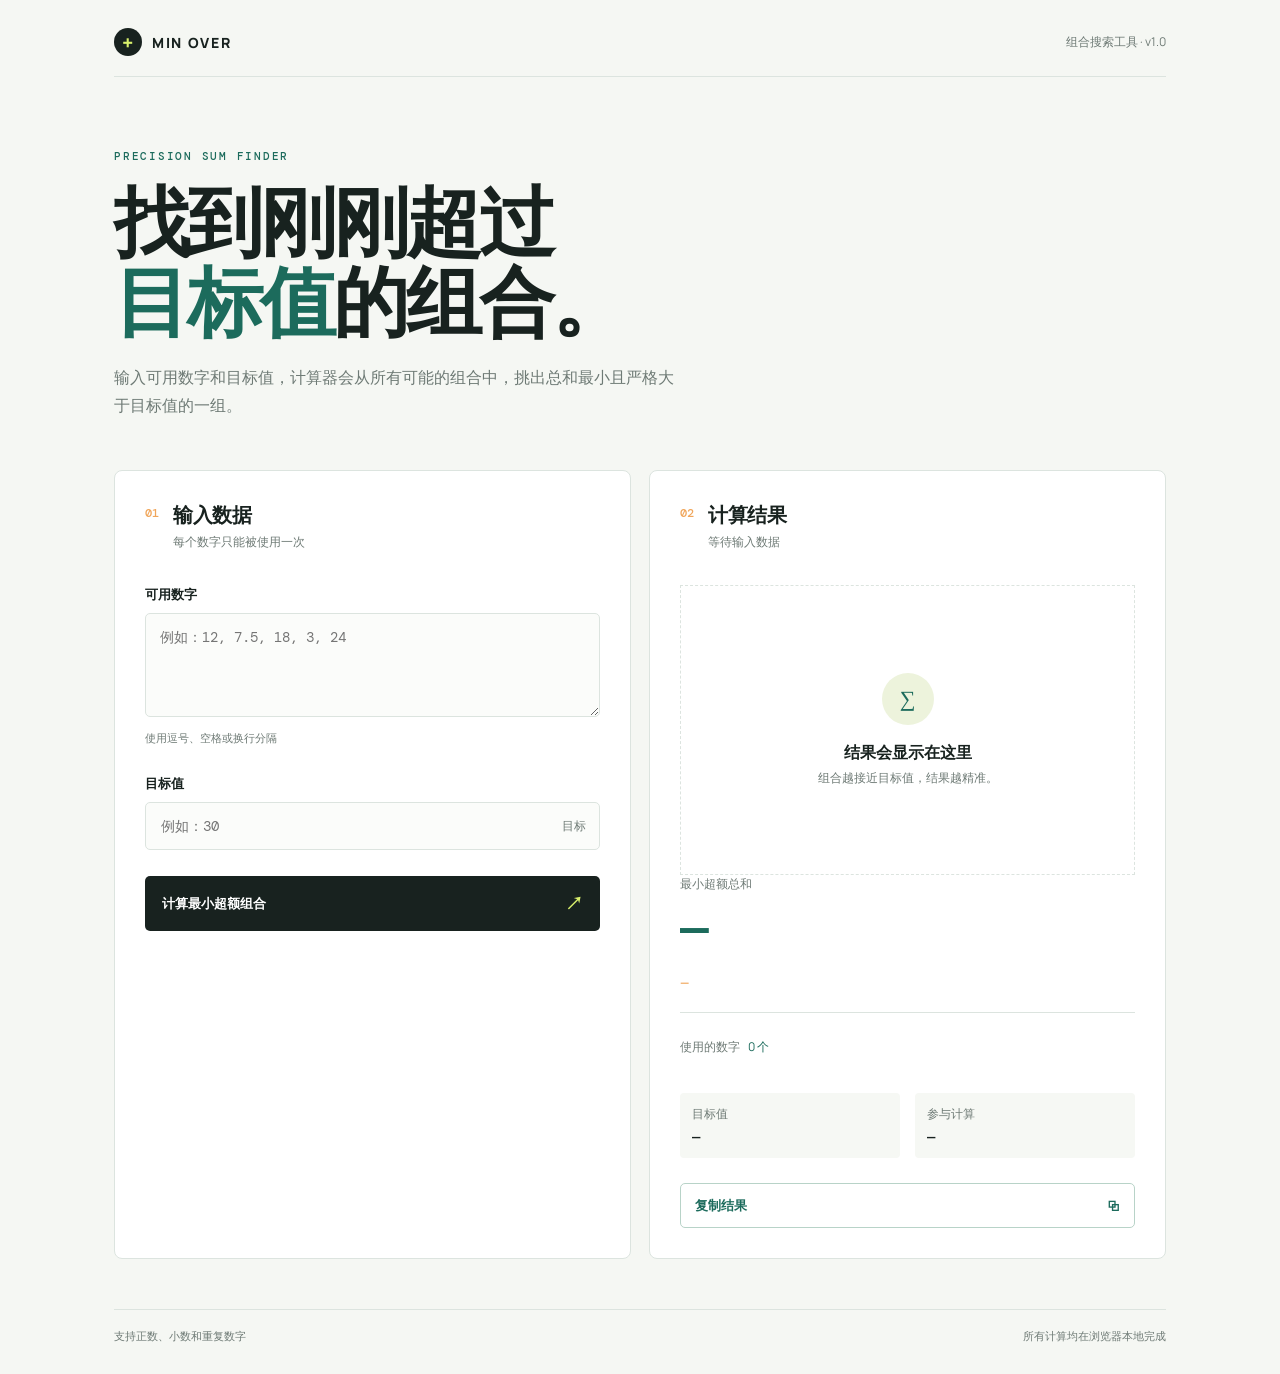
==== index.html @ ebf0b695 "feat: add minimum over-target combination calculator" ====
<!doctype html>
<html lang="zh-CN">
  <head>
    <meta charset="UTF-8" />
    <meta name="viewport" content="width=device-width, initial-scale=1.0" />
    <meta name="description" content="寻找一组数字中总和刚好超过目标值的最小组合。" />
    <title>超额最小组合计算器</title>
    <link rel="preconnect" href="https://fonts.googleapis.com" />
    <link rel="preconnect" href="https://fonts.gstatic.com" crossorigin />
    <link href="https://fonts.googleapis.com/css2?family=DM+Mono:wght@400;500&family=Manrope:wght@400;600;700;800&display=swap" rel="stylesheet" />
    <link rel="stylesheet" href="styles.css" />
  </head>
  <body>
    <main class="shell">
      <header class="topbar">
        <a class="brand" href="./" aria-label="超额最小组合计算器首页"><span class="brand-mark">+</span><span>MIN&nbsp;OVER</span></a>
        <span class="version">组合搜索工具 · v1.0</span>
      </header>

      <section class="intro">
        <p class="eyebrow">PRECISION SUM FINDER</p>
        <h1>找到刚刚超过<br /><em>目标值</em>的组合。</h1>
        <p class="lead">输入可用数字和目标值，计算器会从所有可能的组合中，挑出总和最小且严格大于目标值的一组。</p>
      </section>

      <section class="workspace" aria-label="组合计算器">
        <form class="panel input-panel" id="calculator-form">
          <div class="panel-heading"><span class="step">01</span><div><h2>输入数据</h2><p>每个数字只能被使用一次</p></div></div>
          <label for="numbers">可用数字</label>
          <textarea id="numbers" name="numbers" rows="4" placeholder="例如：12, 7.5, 18, 3, 24"></textarea>
          <p class="hint">使用逗号、空格或换行分隔</p>
          <label for="target">目标值</label>
          <div class="target-wrap"><input id="target" name="target" type="number" step="any" placeholder="例如：30" /><span>目标</span></div>
          <button class="primary-button" type="submit"><span>计算最小超额组合</span><span class="button-arrow">↗</span></button>
          <p class="error" id="error" role="alert" aria-live="polite"></p>
        </form>

        <section class="panel result-panel" aria-live="polite">
          <div class="panel-heading"><span class="step">02</span><div><h2>计算结果</h2><p id="result-caption">等待输入数据</p></div></div>
          <div id="empty-state" class="empty-state"><div class="empty-icon">∑</div><p>结果会显示在这里</p><span>组合越接近目标值，结果越精准。</span></div>
          <div id="result-state" class="result-state" hidden>
            <div class="result-total"><span>最小超额总和</span><strong id="total">—</strong><small id="overage">—</small></div>
            <div class="result-combo"><div class="combo-label">使用的数字 <span id="count">0 个</span></div><div id="combination" class="chips"></div></div>
            <div class="result-meta"><div><span>目标值</span><strong id="target-display">—</strong></div><div><span>参与计算</span><strong id="input-count">—</strong></div></div>
            <button class="secondary-button" id="copy-button" type="button"><span>复制结果</span><span>⧉</span></button>
          </div>
        </section>
      </section>

      <footer><span>支持正数、小数和重复数字</span><span>所有计算均在浏览器本地完成</span></footer>
    </main>
    <script src="script.js"></script>
  </body>
</html>
---- styles.css ----
:root{--ink:#18221f;--muted:#6e7a75;--line:#dce4df;--paper:#f5f7f3;--card:#fff;--lime:#d9f06c;--teal:#1c6b5c;--warm:#f0a65b}*{box-sizing:border-box}body{margin:0;background:var(--paper);color:var(--ink);font-family:Manrope,system-ui,sans-serif;min-height:100vh}.shell{max-width:1120px;margin:0 auto;padding:28px 34px 30px}.topbar{display:flex;align-items:center;justify-content:space-between;border-bottom:1px solid var(--line);padding-bottom:20px}.brand{display:flex;align-items:center;gap:10px;text-decoration:none;color:var(--ink);font-size:14px;font-weight:800;letter-spacing:.12em}.brand-mark{display:grid;place-items:center;width:28px;height:28px;background:var(--ink);color:var(--lime);font-size:20px;border-radius:50%}.version{color:var(--muted);font-size:12px}.intro{padding:72px 0 50px;max-width:700px}.eyebrow{color:var(--teal);font:500 11px 'DM Mono',monospace;letter-spacing:.16em;margin:0 0 18px}.intro h1{font-size:clamp(42px,6vw,76px);line-height:1.05;letter-spacing:-.04em;margin:0 0 22px}.intro h1 em{color:var(--teal);font-style:normal}.lead{color:var(--muted);font-size:16px;line-height:1.8;max-width:570px;margin:0}.workspace{display:grid;grid-template-columns:1fr 1fr;gap:18px;align-items:stretch}.panel{background:var(--card);border:1px solid var(--line);border-radius:8px;padding:30px;min-height:455px}.panel-heading{display:flex;gap:14px;align-items:flex-start;margin-bottom:34px}.step{color:var(--warm);font:500 12px 'DM Mono',monospace;padding-top:4px}.panel h2{font-size:20px;letter-spacing:-.02em;margin:0 0 4px}.panel-heading p{color:var(--muted);font-size:12px;margin:0}.panel label{display:block;font-size:13px;font-weight:700;margin:0 0 9px}.panel textarea,.panel input{width:100%;border:1px solid var(--line);border-radius:5px;background:#fbfcfa;color:var(--ink);font:14px 'DM Mono',monospace;outline:none;transition:border-color .2s,box-shadow .2s}.panel textarea{padding:14px;resize:vertical;min-height:104px}.panel input{padding:14px 15px}.panel textarea:focus,.panel input:focus{border-color:var(--teal);box-shadow:0 0 0 3px #dcefe9}.hint{color:var(--muted);font-size:11px;margin:8px 0 28px}.target-wrap{position:relative;margin-bottom:26px}.target-wrap span{position:absolute;right:14px;top:50%;transform:translateY(-50%);color:var(--muted);font-size:12px}.primary-button,.secondary-button{border:0;border-radius:5px;cursor:pointer;font:700 13px Manrope,sans-serif;display:flex;align-items:center;justify-content:space-between;transition:transform .2s,background .2s}.primary-button{width:100%;padding:15px 17px;background:var(--ink);color:#fff}.primary-button:hover{background:var(--teal);transform:translateY(-1px)}.button-arrow{font-size:18px;color:var(--lime)}.error{color:#b74c3b;font-size:12px;min-height:18px;margin:12px 0 0}.empty-state{height:290px;border:1px dashed var(--line);display:flex;flex-direction:column;align-items:center;justify-content:center;color:var(--muted);text-align:center}.empty-icon{display:grid;place-items:center;width:52px;height:52px;background:#edf3dc;color:var(--teal);border-radius:50%;font:22px Georgia,serif;margin-bottom:16px}.empty-state p{font-weight:700;color:var(--ink);margin:0 0 5px}.empty-state span{font-size:12px}.result-state{display:flex;flex-direction:column;gap:25px}.result-total{border-bottom:1px solid var(--line);padding-bottom:20px}.result-total span,.combo-label,.result-meta span{display:block;color:var(--muted);font-size:12px}.result-total strong{display:block;color:var(--teal);font:500 48px 'DM Mono',monospace;letter-spacing:-.06em;margin:7px 0}.result-total small{color:var(--warm);font-size:12px;font-weight:700}.combo-label{margin-bottom:12px}.combo-label span{display:inline;color:var(--teal);margin-left:6px}.chips{display:flex;flex-wrap:wrap;gap:8px}.chip{font:500 13px 'DM Mono',monospace;background:#eef4d8;color:var(--ink);padding:8px 11px;border-radius:4px}.result-meta{display:grid;grid-template-columns:1fr 1fr;gap:15px}.result-meta div{background:#f6f8f4;padding:12px;border-radius:4px}.result-meta strong{display:block;font:500 14px 'DM Mono',monospace;margin-top:5px}.secondary-button{padding:12px 14px;background:transparent;color:var(--teal);border:1px solid #b8d3c8;width:100%}.secondary-button:hover{background:#eef7f2}footer{display:flex;justify-content:space-between;border-top:1px solid var(--line);margin-top:50px;padding-top:18px;color:var(--muted);font-size:11px}@media(max-width:720px){.shell{padding:20px}.version{display:none}.intro{padding:52px 0 35px}.intro h1{font-size:44px}.lead{font-size:14px}.workspace{grid-template-columns:1fr}.panel{padding:24px;min-height:auto}.result-panel{min-height:390px}footer{gap:12px;flex-direction:column;margin-top:30px}}
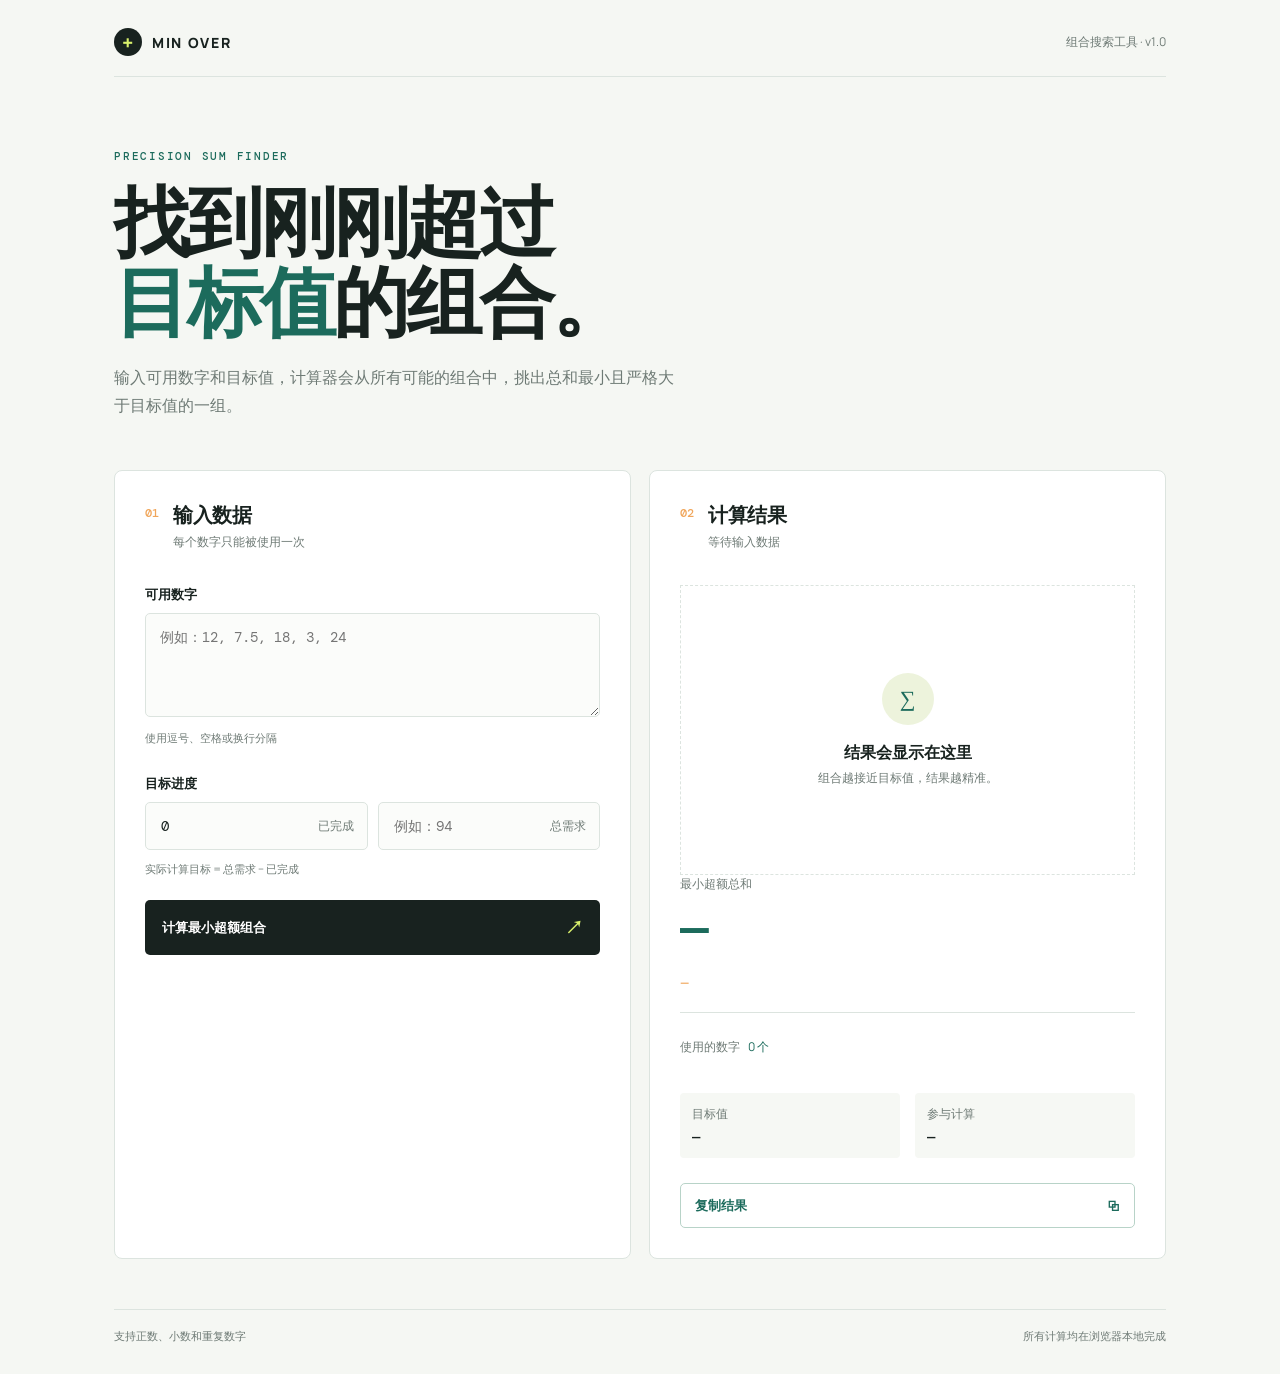
==== commit e9046df0: "feat: support completed and required progress targets" ====
--- a/index.html
+++ b/index.html
@@ -29,8 +29,12 @@
           <label for="numbers">可用数字</label>
           <textarea id="numbers" name="numbers" rows="4" placeholder="例如：12, 7.5, 18, 3, 24"></textarea>
           <p class="hint">使用逗号、空格或换行分隔</p>
-          <label for="target">目标值</label>
-          <div class="target-wrap"><input id="target" name="target" type="number" step="any" placeholder="例如：30" /><span>目标</span></div>
+          <label>目标进度</label>
+          <div class="progress-inputs">
+            <div class="target-wrap"><input id="completed" name="completed" type="number" step="any" min="0" value="0" placeholder="0" /><span>已完成</span></div>
+            <div class="target-wrap"><input id="required" name="required" type="number" step="any" min="0" placeholder="例如：94" /><span>总需求</span></div>
+          </div>
+          <p class="hint progress-hint">实际计算目标 = 总需求 − 已完成</p>
           <button class="primary-button" type="submit"><span>计算最小超额组合</span><span class="button-arrow">↗</span></button>
           <p class="error" id="error" role="alert" aria-live="polite"></p>
         </form>
@@ -49,6 +53,12 @@
 
       <footer><span>支持正数、小数和重复数字</span><span>所有计算均在浏览器本地完成</span></footer>
     </main>
+    <style>
+      .progress-inputs { display: grid; grid-template-columns: 1fr 1fr; gap: 10px; }
+      .progress-inputs .target-wrap { margin-bottom: 8px; }
+      .progress-hint { margin-top: 3px; margin-bottom: 23px; }
+      @media (max-width: 420px) { .progress-inputs { grid-template-columns: 1fr; gap: 2px; } }
+    </style>
     <script src="script.js"></script>
   </body>
 </html>
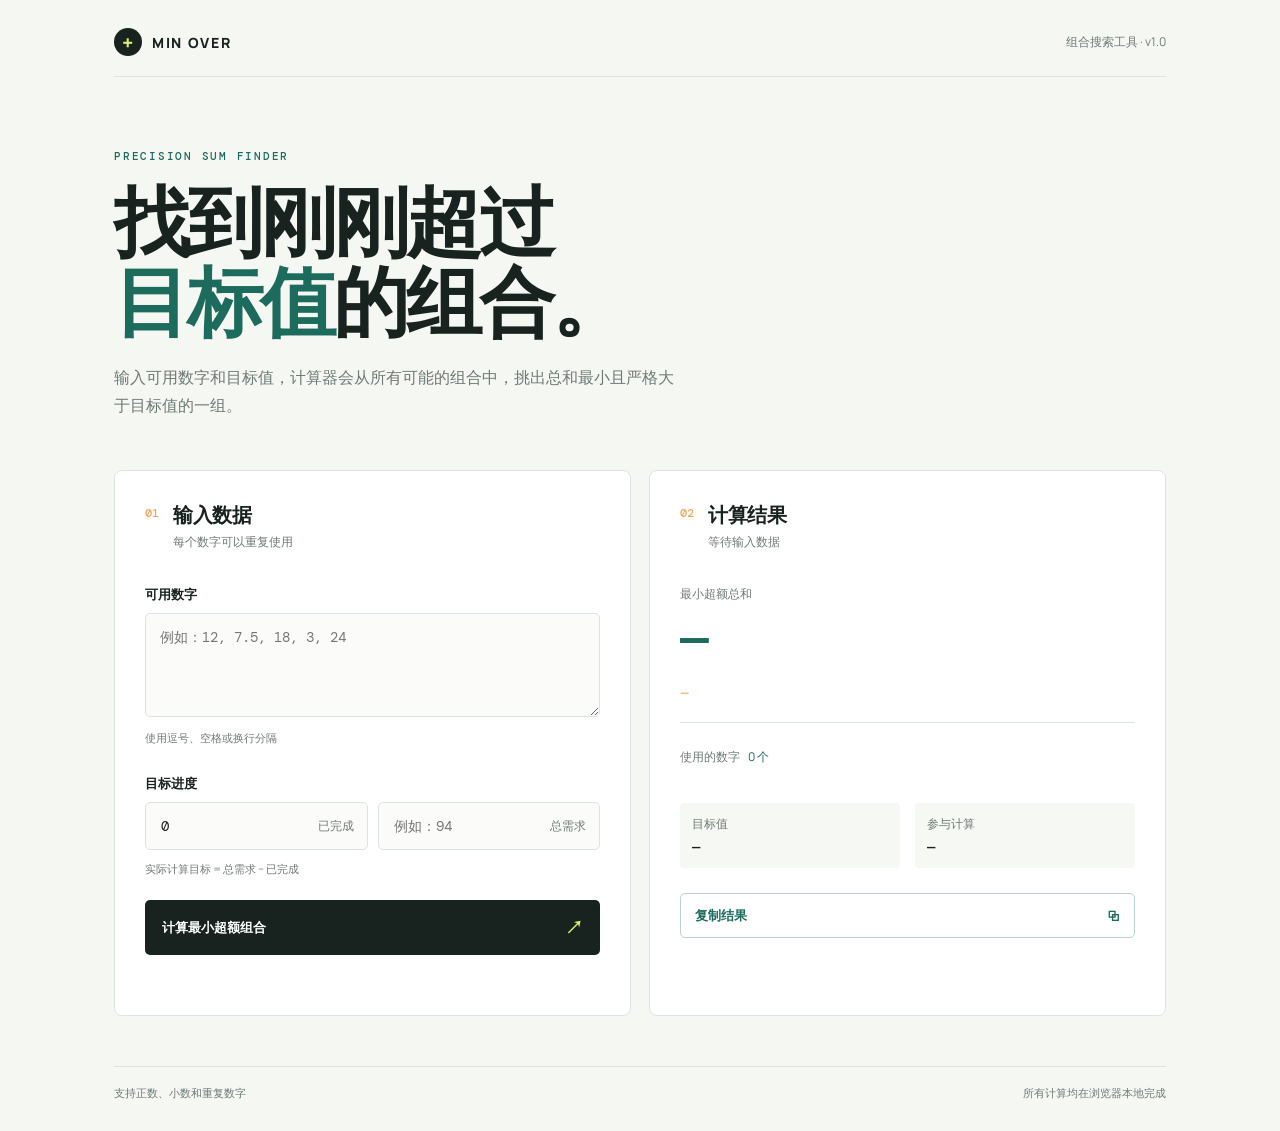
==== commit 23b66403: "feat: allow reusable numbers and simplify results panel" ====
--- a/index.html
+++ b/index.html
@@ -25,7 +25,7 @@
 
       <section class="workspace" aria-label="组合计算器">
         <form class="panel input-panel" id="calculator-form">
-          <div class="panel-heading"><span class="step">01</span><div><h2>输入数据</h2><p>每个数字只能被使用一次</p></div></div>
+          <div class="panel-heading"><span class="step">01</span><div><h2>输入数据</h2><p>每个数字可以重复使用</p></div></div>
           <label for="numbers">可用数字</label>
           <textarea id="numbers" name="numbers" rows="4" placeholder="例如：12, 7.5, 18, 3, 24"></textarea>
           <p class="hint">使用逗号、空格或换行分隔</p>
@@ -41,7 +41,6 @@
 
         <section class="panel result-panel" aria-live="polite">
           <div class="panel-heading"><span class="step">02</span><div><h2>计算结果</h2><p id="result-caption">等待输入数据</p></div></div>
-          <div id="empty-state" class="empty-state"><div class="empty-icon">∑</div><p>结果会显示在这里</p><span>组合越接近目标值，结果越精准。</span></div>
           <div id="result-state" class="result-state" hidden>
             <div class="result-total"><span>最小超额总和</span><strong id="total">—</strong><small id="overage">—</small></div>
             <div class="result-combo"><div class="combo-label">使用的数字 <span id="count">0 个</span></div><div id="combination" class="chips"></div></div>
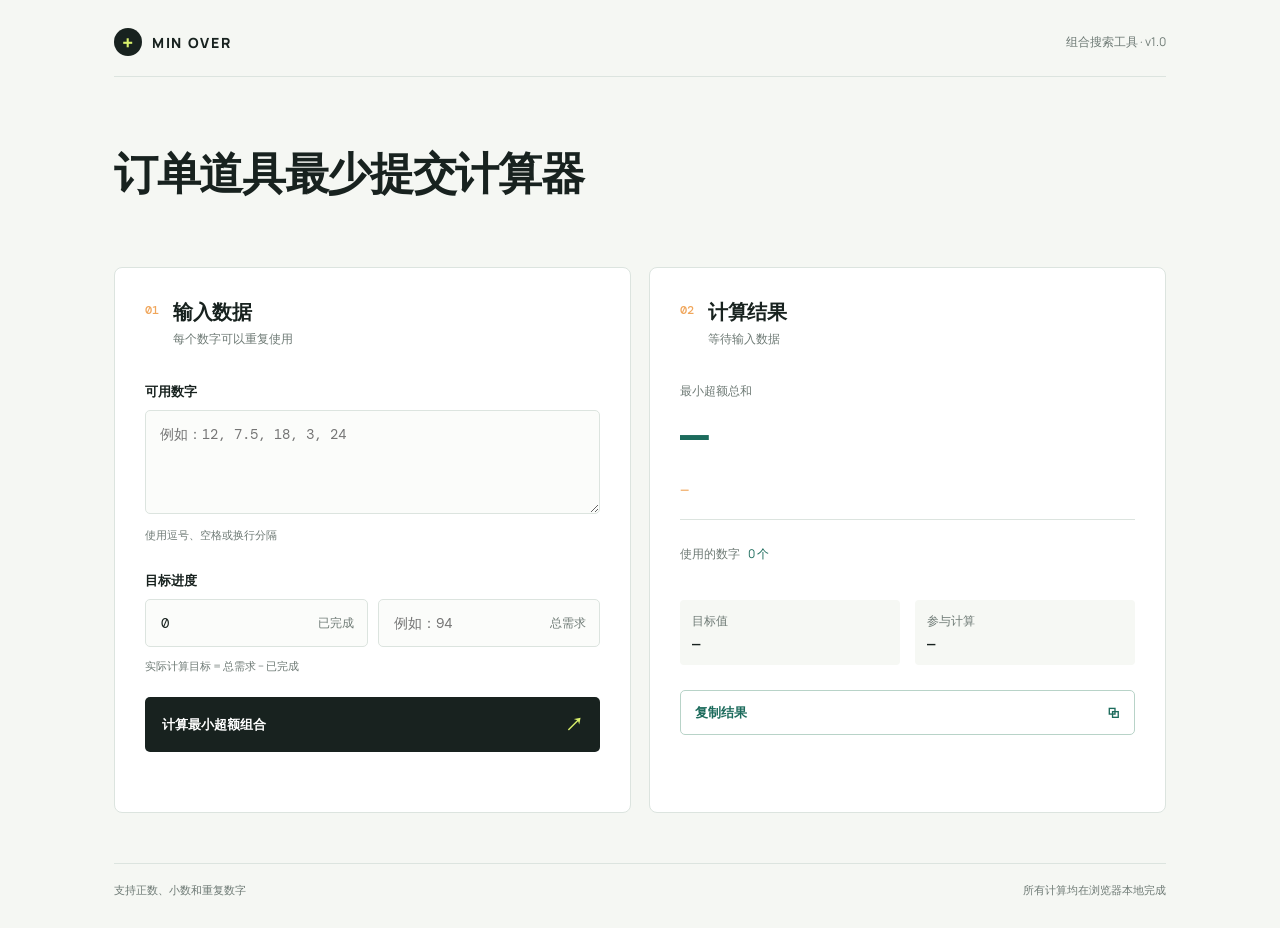
==== commit a5e45548: "chore: simplify calculator heading copy" ====
--- a/index.html
+++ b/index.html
@@ -4,7 +4,7 @@
     <meta charset="UTF-8" />
     <meta name="viewport" content="width=device-width, initial-scale=1.0" />
     <meta name="description" content="寻找一组数字中总和刚好超过目标值的最小组合。" />
-    <title>超额最小组合计算器</title>
+    <title>订单道具最少提交计算器</title>
     <link rel="preconnect" href="https://fonts.googleapis.com" />
     <link rel="preconnect" href="https://fonts.gstatic.com" crossorigin />
     <link href="https://fonts.googleapis.com/css2?family=DM+Mono:wght@400;500&family=Manrope:wght@400;600;700;800&display=swap" rel="stylesheet" />
@@ -18,9 +18,7 @@
       </header>
 
       <section class="intro">
-        <p class="eyebrow">PRECISION SUM FINDER</p>
-        <h1>找到刚刚超过<br /><em>目标值</em>的组合。</h1>
-        <p class="lead">输入可用数字和目标值，计算器会从所有可能的组合中，挑出总和最小且严格大于目标值的一组。</p>
+        <h1>订单道具最少提交计算器</h1>
       </section>
 
       <section class="workspace" aria-label="组合计算器">
@@ -53,10 +51,11 @@
       <footer><span>支持正数、小数和重复数字</span><span>所有计算均在浏览器本地完成</span></footer>
     </main>
     <style>
+      .intro h1 { font-size: clamp(28px, 4vw, 44px); letter-spacing: -0.03em; }
       .progress-inputs { display: grid; grid-template-columns: 1fr 1fr; gap: 10px; }
       .progress-inputs .target-wrap { margin-bottom: 8px; }
       .progress-hint { margin-top: 3px; margin-bottom: 23px; }
-      @media (max-width: 420px) { .progress-inputs { grid-template-columns: 1fr; gap: 2px; } }
+      @media (max-width: 420px) { .progress-inputs { grid-template-columns: 1fr; gap: 2px; } .intro h1 { font-size: 30px; } }
     </style>
     <script src="script.js"></script>
   </body>
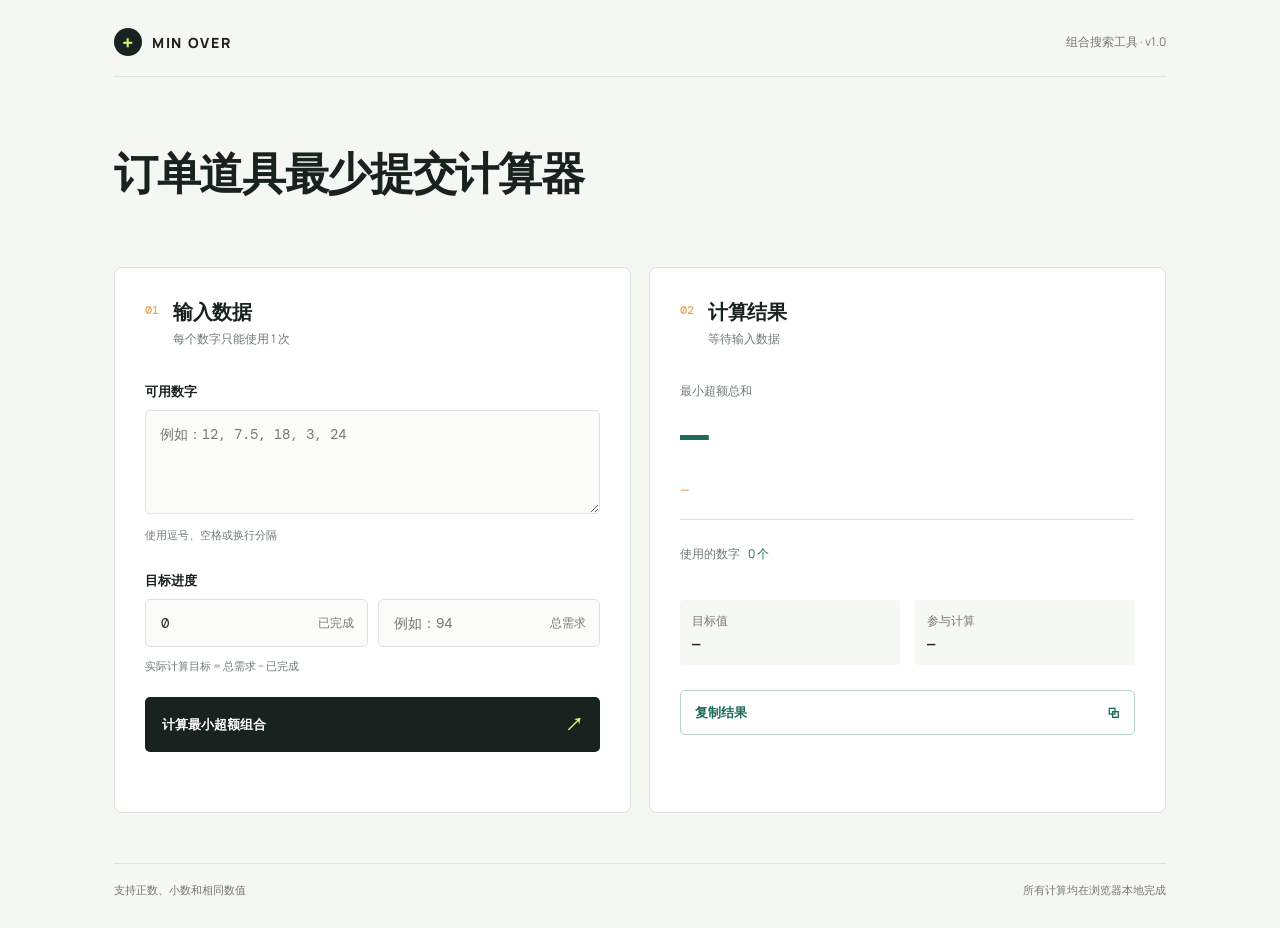
==== commit a060a72b: "fix: restore single-use input numbers" ====
--- a/index.html
+++ b/index.html
@@ -23,7 +23,7 @@
 
       <section class="workspace" aria-label="组合计算器">
         <form class="panel input-panel" id="calculator-form">
-          <div class="panel-heading"><span class="step">01</span><div><h2>输入数据</h2><p>每个数字可以重复使用</p></div></div>
+          <div class="panel-heading"><span class="step">01</span><div><h2>输入数据</h2><p>每个数字只能使用 1 次</p></div></div>
           <label for="numbers">可用数字</label>
           <textarea id="numbers" name="numbers" rows="4" placeholder="例如：12, 7.5, 18, 3, 24"></textarea>
           <p class="hint">使用逗号、空格或换行分隔</p>
@@ -48,7 +48,7 @@
         </section>
       </section>
 
-      <footer><span>支持正数、小数和重复数字</span><span>所有计算均在浏览器本地完成</span></footer>
+      <footer><span>支持正数、小数和相同数值</span><span>所有计算均在浏览器本地完成</span></footer>
     </main>
     <style>
       .intro h1 { font-size: clamp(28px, 4vw, 44px); letter-spacing: -0.03em; }
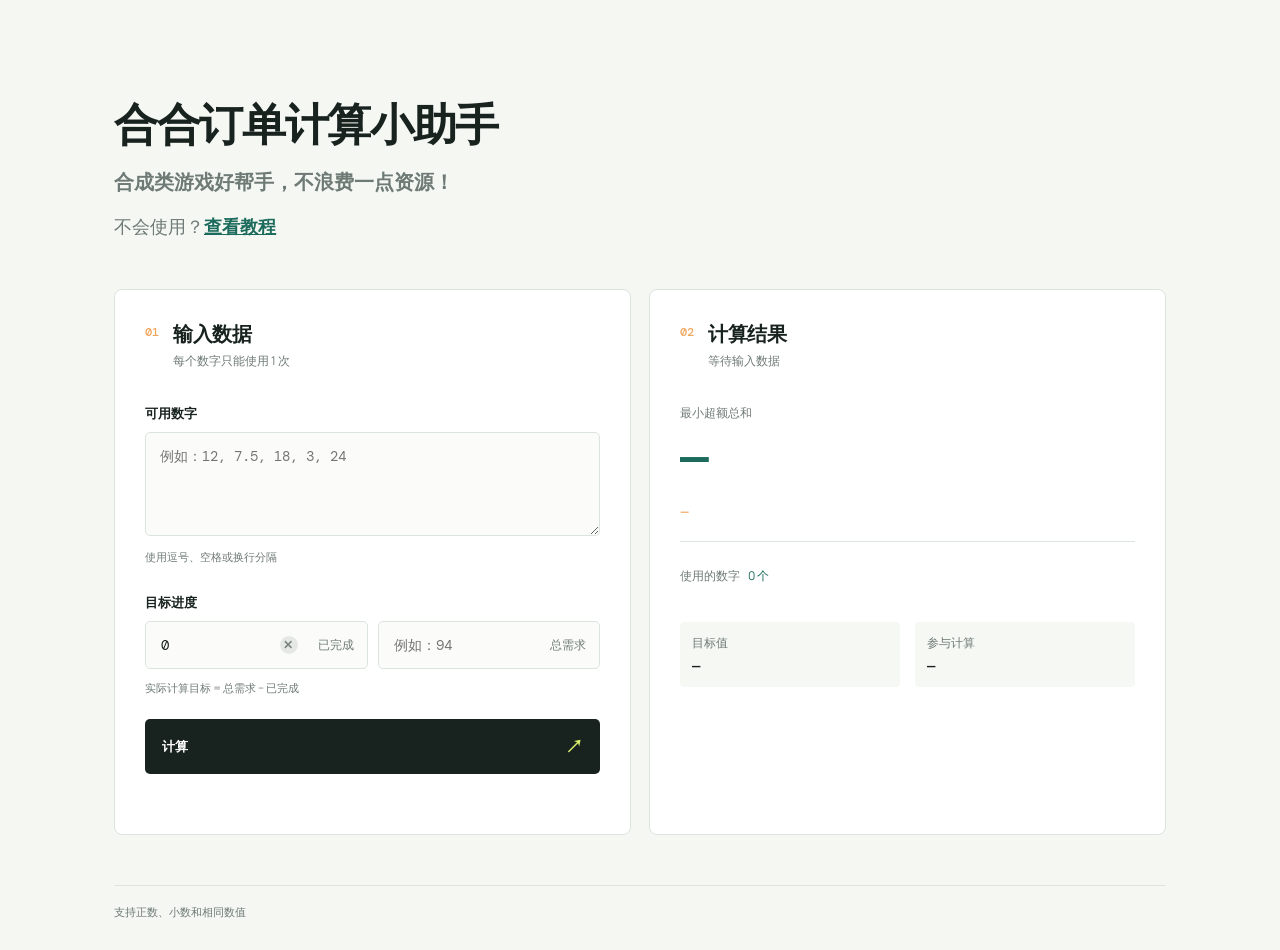
==== commit e6470050: "新增教学页；订单总和不足时的提示" ====
--- a/index.html
+++ b/index.html
@@ -4,7 +4,7 @@
     <meta charset="UTF-8" />
     <meta name="viewport" content="width=device-width, initial-scale=1.0" />
     <meta name="description" content="寻找一组数字中总和刚好超过目标值的最小组合。" />
-    <title>订单道具最少提交计算器</title>
+    <title>合合订单计算小助手</title>
     <link rel="preconnect" href="https://fonts.googleapis.com" />
     <link rel="preconnect" href="https://fonts.gstatic.com" crossorigin />
     <link href="https://fonts.googleapis.com/css2?family=DM+Mono:wght@400;500&family=Manrope:wght@400;600;700;800&display=swap" rel="stylesheet" />
@@ -12,13 +12,10 @@
   </head>
   <body>
     <main class="shell">
-      <header class="topbar">
-        <a class="brand" href="./" aria-label="超额最小组合计算器首页"><span class="brand-mark">+</span><span>MIN&nbsp;OVER</span></a>
-        <span class="version">组合搜索工具 · v1.0</span>
-      </header>
-
       <section class="intro">
-        <h1>订单道具最少提交计算器</h1>
+        <h1>合合订单计算小助手</h1>
+        <p class="subtitle">合成类游戏好帮手，不浪费一点资源！</p>
+        <div class="tutorial-bar"><span>不会使用？</span><a href="tutorial.html">查看教程</a></div>
       </section>
 
       <section class="workspace" aria-label="组合计算器">
@@ -29,11 +26,11 @@
           <p class="hint">使用逗号、空格或换行分隔</p>
           <label>目标进度</label>
           <div class="progress-inputs">
-            <div class="target-wrap"><input id="completed" name="completed" type="number" step="any" min="0" value="0" placeholder="0" /><span>已完成</span></div>
-            <div class="target-wrap"><input id="required" name="required" type="number" step="any" min="0" placeholder="例如：94" /><span>总需求</span></div>
+            <div class="target-wrap"><input id="completed" name="completed" type="number" step="any" min="0" value="0" placeholder="0" /><span class="target-label">已完成</span><button class="clear-btn" type="button" data-target="completed" aria-label="清空已完成" hidden>✕</button></div>
+            <div class="target-wrap"><input id="required" name="required" type="number" step="any" min="0" placeholder="例如：94" /><span class="target-label">总需求</span><button class="clear-btn" type="button" data-target="required" aria-label="清空总需求" hidden>✕</button></div>
           </div>
           <p class="hint progress-hint">实际计算目标 = 总需求 − 已完成</p>
-          <button class="primary-button" type="submit"><span>计算最小超额组合</span><span class="button-arrow">↗</span></button>
+          <button class="primary-button" type="submit"><span>计算</span><span class="button-arrow">↗</span></button>
           <p class="error" id="error" role="alert" aria-live="polite"></p>
         </form>
 
@@ -41,20 +38,29 @@
           <div class="panel-heading"><span class="step">02</span><div><h2>计算结果</h2><p id="result-caption">等待输入数据</p></div></div>
           <div id="result-state" class="result-state" hidden>
             <div class="result-total"><span>最小超额总和</span><strong id="total">—</strong><small id="overage">—</small></div>
+            <div id="submit-all" class="submit-all" hidden>
+              <p id="submit-all-text"></p>
+            </div>
             <div class="result-combo"><div class="combo-label">使用的数字 <span id="count">0 个</span></div><div id="combination" class="chips"></div></div>
             <div class="result-meta"><div><span>目标值</span><strong id="target-display">—</strong></div><div><span>参与计算</span><strong id="input-count">—</strong></div></div>
-            <button class="secondary-button" id="copy-button" type="button"><span>复制结果</span><span>⧉</span></button>
           </div>
         </section>
       </section>
 
-      <footer><span>支持正数、小数和相同数值</span><span>所有计算均在浏览器本地完成</span></footer>
+      <footer><span>支持正数、小数和相同数值</span></footer>
     </main>
     <style>
+      .subtitle { color: var(--muted); font-size: clamp(16px, 2vw, 20px); font-weight: 600; margin: 0 0 18px; }
+      .tutorial-bar { font-size: 18px; color: var(--muted); }
+      .tutorial-bar a { color: #1c6b5c; font-weight: 700; text-decoration: underline; font-size: 18px; }
+      .tutorial-bar a:hover { text-decoration: none; opacity: .8; }
       .intro h1 { font-size: clamp(28px, 4vw, 44px); letter-spacing: -0.03em; }
       .progress-inputs { display: grid; grid-template-columns: 1fr 1fr; gap: 10px; }
       .progress-inputs .target-wrap { margin-bottom: 8px; }
       .progress-hint { margin-top: 3px; margin-bottom: 23px; }
+      .submit-all[hidden] { display: none; }
+      .submit-all { display: flex; align-items: center; justify-content: center; text-align: center; padding: 20px 0; border-bottom: 1px solid var(--line); }
+      .submit-all p { font-size: clamp(22px, 3vw, 32px); font-weight: 800; line-height: 1.5; color: var(--teal); letter-spacing: -0.02em; margin: 0; }
       @media (max-width: 420px) { .progress-inputs { grid-template-columns: 1fr; gap: 2px; } .intro h1 { font-size: 30px; } }
     </style>
     <script src="script.js"></script>
--- a/styles.css
+++ b/styles.css
@@ -1 +1 @@
-:root{--ink:#18221f;--muted:#6e7a75;--line:#dce4df;--paper:#f5f7f3;--card:#fff;--lime:#d9f06c;--teal:#1c6b5c;--warm:#f0a65b}*{box-sizing:border-box}body{margin:0;background:var(--paper);color:var(--ink);font-family:Manrope,system-ui,sans-serif;min-height:100vh}.shell{max-width:1120px;margin:0 auto;padding:28px 34px 30px}.topbar{display:flex;align-items:center;justify-content:space-between;border-bottom:1px solid var(--line);padding-bottom:20px}.brand{display:flex;align-items:center;gap:10px;text-decoration:none;color:var(--ink);font-size:14px;font-weight:800;letter-spacing:.12em}.brand-mark{display:grid;place-items:center;width:28px;height:28px;background:var(--ink);color:var(--lime);font-size:20px;border-radius:50%}.version{color:var(--muted);font-size:12px}.intro{padding:72px 0 50px;max-width:700px}.eyebrow{color:var(--teal);font:500 11px 'DM Mono',monospace;letter-spacing:.16em;margin:0 0 18px}.intro h1{font-size:clamp(42px,6vw,76px);line-height:1.05;letter-spacing:-.04em;margin:0 0 22px}.intro h1 em{color:var(--teal);font-style:normal}.lead{color:var(--muted);font-size:16px;line-height:1.8;max-width:570px;margin:0}.workspace{display:grid;grid-template-columns:1fr 1fr;gap:18px;align-items:stretch}.panel{background:var(--card);border:1px solid var(--line);border-radius:8px;padding:30px;min-height:455px}.panel-heading{display:flex;gap:14px;align-items:flex-start;margin-bottom:34px}.step{color:var(--warm);font:500 12px 'DM Mono',monospace;padding-top:4px}.panel h2{font-size:20px;letter-spacing:-.02em;margin:0 0 4px}.panel-heading p{color:var(--muted);font-size:12px;margin:0}.panel label{display:block;font-size:13px;font-weight:700;margin:0 0 9px}.panel textarea,.panel input{width:100%;border:1px solid var(--line);border-radius:5px;background:#fbfcfa;color:var(--ink);font:14px 'DM Mono',monospace;outline:none;transition:border-color .2s,box-shadow .2s}.panel textarea{padding:14px;resize:vertical;min-height:104px}.panel input{padding:14px 15px}.panel textarea:focus,.panel input:focus{border-color:var(--teal);box-shadow:0 0 0 3px #dcefe9}.hint{color:var(--muted);font-size:11px;margin:8px 0 28px}.target-wrap{position:relative;margin-bottom:26px}.target-wrap span{position:absolute;right:14px;top:50%;transform:translateY(-50%);color:var(--muted);font-size:12px}.primary-button,.secondary-button{border:0;border-radius:5px;cursor:pointer;font:700 13px Manrope,sans-serif;display:flex;align-items:center;justify-content:space-between;transition:transform .2s,background .2s}.primary-button{width:100%;padding:15px 17px;background:var(--ink);color:#fff}.primary-button:hover{background:var(--teal);transform:translateY(-1px)}.button-arrow{font-size:18px;color:var(--lime)}.error{color:#b74c3b;font-size:12px;min-height:18px;margin:12px 0 0}.empty-state{height:290px;border:1px dashed var(--line);display:flex;flex-direction:column;align-items:center;justify-content:center;color:var(--muted);text-align:center}.empty-icon{display:grid;place-items:center;width:52px;height:52px;background:#edf3dc;color:var(--teal);border-radius:50%;font:22px Georgia,serif;margin-bottom:16px}.empty-state p{font-weight:700;color:var(--ink);margin:0 0 5px}.empty-state span{font-size:12px}.result-state{display:flex;flex-direction:column;gap:25px}.result-total{border-bottom:1px solid var(--line);padding-bottom:20px}.result-total span,.combo-label,.result-meta span{display:block;color:var(--muted);font-size:12px}.result-total strong{display:block;color:var(--teal);font:500 48px 'DM Mono',monospace;letter-spacing:-.06em;margin:7px 0}.result-total small{color:var(--warm);font-size:12px;font-weight:700}.combo-label{margin-bottom:12px}.combo-label span{display:inline;color:var(--teal);margin-left:6px}.chips{display:flex;flex-wrap:wrap;gap:8px}.chip{font:500 13px 'DM Mono',monospace;background:#eef4d8;color:var(--ink);padding:8px 11px;border-radius:4px}.result-meta{display:grid;grid-template-columns:1fr 1fr;gap:15px}.result-meta div{background:#f6f8f4;padding:12px;border-radius:4px}.result-meta strong{display:block;font:500 14px 'DM Mono',monospace;margin-top:5px}.secondary-button{padding:12px 14px;background:transparent;color:var(--teal);border:1px solid #b8d3c8;width:100%}.secondary-button:hover{background:#eef7f2}footer{display:flex;justify-content:space-between;border-top:1px solid var(--line);margin-top:50px;padding-top:18px;color:var(--muted);font-size:11px}@media(max-width:720px){.shell{padding:20px}.version{display:none}.intro{padding:52px 0 35px}.intro h1{font-size:44px}.lead{font-size:14px}.workspace{grid-template-columns:1fr}.panel{padding:24px;min-height:auto}.result-panel{min-height:390px}footer{gap:12px;flex-direction:column;margin-top:30px}}
+:root{--ink:#18221f;--muted:#6e7a75;--line:#dce4df;--paper:#f5f7f3;--card:#fff;--lime:#d9f06c;--teal:#1c6b5c;--warm:#f0a65b}*{box-sizing:border-box}body{margin:0;background:var(--paper);color:var(--ink);font-family:Manrope,system-ui,sans-serif;min-height:100vh}.shell{max-width:1120px;margin:0 auto;padding:28px 34px 30px}.intro{padding:72px 0 50px;max-width:700px}.eyebrow{color:var(--teal);font:500 11px 'DM Mono',monospace;letter-spacing:.16em;margin:0 0 18px}.intro h1{font-size:clamp(42px,6vw,76px);line-height:1.05;letter-spacing:-.04em;margin:0 0 22px}.intro h1 em{color:var(--teal);font-style:normal}.lead{color:var(--muted);font-size:16px;line-height:1.8;max-width:570px;margin:0}.workspace{display:grid;grid-template-columns:1fr 1fr;gap:18px;align-items:stretch}.panel{background:var(--card);border:1px solid var(--line);border-radius:8px;padding:30px;min-height:455px}.panel-heading{display:flex;gap:14px;align-items:flex-start;margin-bottom:34px}.step{color:var(--warm);font:500 12px 'DM Mono',monospace;padding-top:4px}.panel h2{font-size:20px;letter-spacing:-.02em;margin:0 0 4px}.panel-heading p{color:var(--muted);font-size:12px;margin:0}.panel label{display:block;font-size:13px;font-weight:700;margin:0 0 9px}.panel textarea,.panel input{width:100%;border:1px solid var(--line);border-radius:5px;background:#fbfcfa;color:var(--ink);font:14px 'DM Mono',monospace;outline:none;transition:border-color .2s,box-shadow .2s}.panel textarea{padding:14px;resize:vertical;min-height:104px}.panel input{padding:14px 15px}.panel textarea:focus,.panel input:focus{border-color:var(--teal);box-shadow:0 0 0 3px #dcefe9}.hint{color:var(--muted);font-size:11px;margin:8px 0 28px}.target-wrap{position:relative;margin-bottom:26px}.target-wrap .target-label{position:absolute;right:14px;top:50%;transform:translateY(-50%);color:var(--muted);font-size:12px;pointer-events:none}.target-wrap .clear-btn{position:absolute;right:70px;top:50%;transform:translateY(-50%);border:none;background:rgba(110,122,117,.15);color:var(--muted);cursor:pointer;font-size:11px;width:18px;height:18px;border-radius:50%;display:grid;place-items:center;line-height:1;padding:0;transition:background .2s,color .2s}.target-wrap .clear-btn:hover{background:rgba(110,122,117,.3);color:var(--ink)}.target-wrap .clear-btn[hidden]{display:none}.target-wrap input{padding-right:110px}.primary-button,.secondary-button{border:0;border-radius:5px;cursor:pointer;font:700 13px Manrope,sans-serif;display:flex;align-items:center;justify-content:space-between;transition:transform .2s,background .2s}.primary-button{width:100%;padding:15px 17px;background:var(--ink);color:#fff}.primary-button:hover{background:var(--teal);transform:translateY(-1px)}.button-arrow{font-size:18px;color:var(--lime)}.error{color:#b74c3b;font-size:12px;min-height:18px;margin:12px 0 0}.empty-state{height:290px;border:1px dashed var(--line);display:flex;flex-direction:column;align-items:center;justify-content:center;color:var(--muted);text-align:center}.empty-icon{display:grid;place-items:center;width:52px;height:52px;background:#edf3dc;color:var(--teal);border-radius:50%;font:22px Georgia,serif;margin-bottom:16px}.empty-state p{font-weight:700;color:var(--ink);margin:0 0 5px}.empty-state span{font-size:12px}.result-state{display:flex;flex-direction:column;gap:25px}.result-total{border-bottom:1px solid var(--line);padding-bottom:20px}.result-total span,.combo-label,.result-meta span{display:block;color:var(--muted);font-size:12px}.result-total strong{display:block;color:var(--teal);font:500 48px 'DM Mono',monospace;letter-spacing:-.06em;margin:7px 0}.result-total small{color:var(--warm);font-size:12px;font-weight:700}.combo-label{margin-bottom:12px}.combo-label span{display:inline;color:var(--teal);margin-left:6px}.chips{display:flex;flex-wrap:wrap;gap:8px}.chip{font:500 13px 'DM Mono',monospace;background:#eef4d8;color:var(--ink);padding:8px 11px;border-radius:4px}.result-meta{display:grid;grid-template-columns:1fr 1fr;gap:15px}.result-meta div{background:#f6f8f4;padding:12px;border-radius:4px}.result-meta strong{display:block;font:500 14px 'DM Mono',monospace;margin-top:5px}.secondary-button{padding:12px 14px;background:transparent;color:var(--teal);border:1px solid #b8d3c8;width:100%}.secondary-button:hover{background:#eef7f2}footer{display:flex;justify-content:space-between;border-top:1px solid var(--line);margin-top:50px;padding-top:18px;color:var(--muted);font-size:11px}@media(max-width:720px){.shell{padding:20px}.intro{padding:52px 0 35px}.intro h1{font-size:44px}.lead{font-size:14px}.workspace{grid-template-columns:1fr}.panel{padding:24px;min-height:auto}.result-panel{min-height:390px}footer{gap:12px;flex-direction:column;margin-top:30px}}
